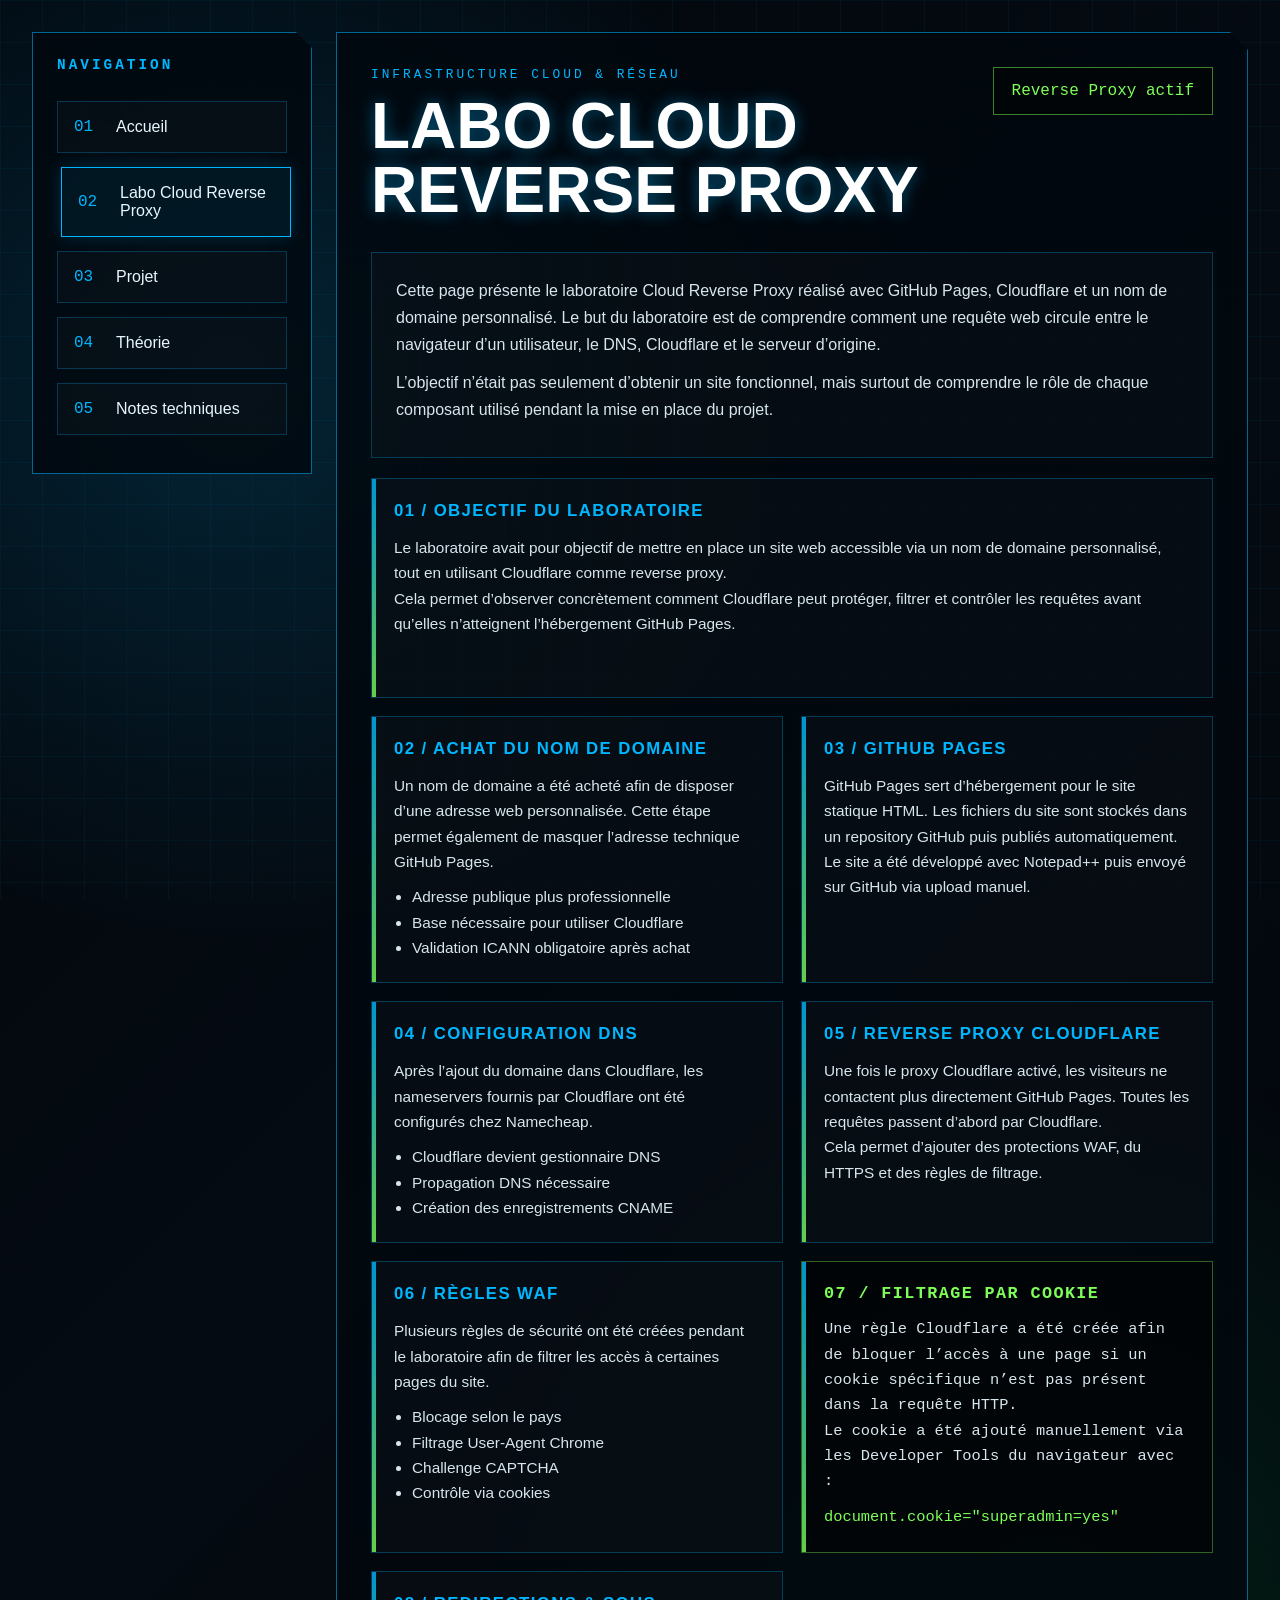
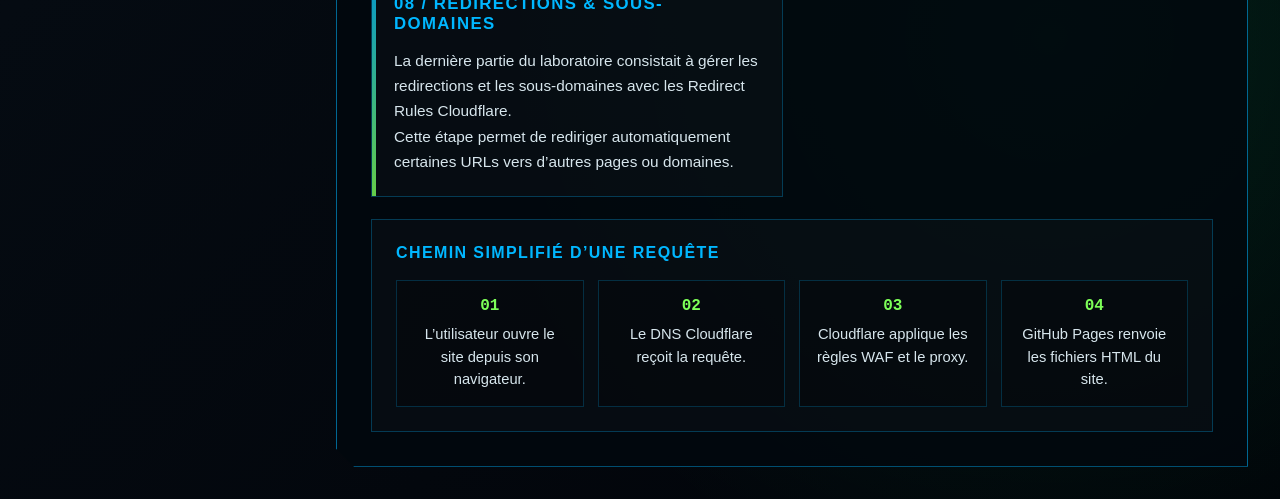
==== hero.html @ 82719246 "Rename page1.html to hero.html" ====
<!DOCTYPE html>
<html lang="fr">
<head>
  <meta charset="UTF-8" />
  <meta name="viewport" content="width=device-width, initial-scale=1.0" />
  <title>Labo Cloud Reverse Proxy</title>

  <style>
    * {
      margin: 0;
      padding: 0;
      box-sizing: border-box;
    }

    body {
      min-height: 100vh;
      background:
        radial-gradient(circle at 18% 18%, rgba(0,180,255,0.16), transparent 28%),
        radial-gradient(circle at 82% 78%, rgba(0,255,120,0.11), transparent 30%),
        linear-gradient(135deg, #02070d 0%, #050b12 48%, #010308 100%);
      color: #e8f7ff;
      font-family: "Segoe UI", Arial, sans-serif;
      overflow-x: hidden;
    }

    body::before {
      content: "";
      position: fixed;
      inset: 0;
      background-image:
        linear-gradient(rgba(0,180,255,0.05) 1px, transparent 1px),
        linear-gradient(90deg, rgba(0,180,255,0.05) 1px, transparent 1px);
      background-size: 42px 42px;
      pointer-events: none;
    }

    .layout {
      min-height: 100vh;
      display: flex;
      gap: 24px;
      padding: 32px;
      align-items: flex-start;
    }

    .sidebar,
    .content {
      background: rgba(2,8,14,0.82);
      border: 1px solid rgba(0,180,255,0.55);
      box-shadow: 0 0 22px rgba(0,180,255,0.15);
    }

    .sidebar {
      width: 280px;
      padding: 24px;
      position: sticky;
      top: 32px;
      clip-path: polygon(0 0, calc(100% - 16px) 0, 100% 16px, 100% 100%, 0 100%);
    }

    .sidebar h2 {
      color: #00b7ff;
      font-size: 0.9rem;
      margin-bottom: 28px;
      text-transform: uppercase;
      letter-spacing: 3px;
      font-family: Consolas, monospace;
    }

    .nav-link {
      display: flex;
      gap: 16px;
      align-items: center;
      padding: 16px;
      margin-bottom: 14px;
      text-decoration: none;
      color: #e8f7ff;
      border: 1px solid rgba(0,180,255,0.25);
      background: rgba(255,255,255,0.02);
      transition: 0.2s ease;
    }

    .nav-link:hover,
    .nav-link.active {
      border-color: #00b7ff;
      transform: translateX(4px);
      box-shadow: 0 0 16px rgba(0,180,255,0.2);
      background: rgba(0,180,255,0.07);
    }

    .nav-link span {
      color: #00b7ff;
      font-family: Consolas, monospace;
      min-width: 26px;
    }

    .content {
      flex: 1;
      padding: 34px;
      clip-path: polygon(0 0, calc(100% - 18px) 0, 100% 18px, 100% 100%, 18px 100%, 0 calc(100% - 18px));
    }

    .header {
      display: flex;
      justify-content: space-between;
      align-items: flex-start;
      gap: 20px;
      margin-bottom: 30px;
    }

    .eyebrow {
      color: #00b7ff;
      font-family: Consolas, monospace;
      text-transform: uppercase;
      letter-spacing: 3px;
      font-size: 0.8rem;
      margin-bottom: 12px;
    }

    h1 {
      font-size: clamp(2.5rem, 5vw, 4.6rem);
      line-height: 1;
      text-transform: uppercase;
      color: white;
      text-shadow: 0 0 16px rgba(0,180,255,0.45);
    }

    .status {
      border: 1px solid rgba(120,255,80,0.5);
      color: #7dff58;
      padding: 14px 18px;
      background: rgba(0,0,0,0.4);
      font-family: Consolas, monospace;
      white-space: nowrap;
    }

    .intro {
      border: 1px solid rgba(0,180,255,0.28);
      background: rgba(255,255,255,0.02);
      padding: 24px;
      margin-bottom: 20px;
    }

    .intro p {
      color: #d7e6ed;
      line-height: 1.7;
      margin-bottom: 10px;
    }

    .grid {
      display: grid;
      grid-template-columns: repeat(auto-fit, minmax(280px, 1fr));
      gap: 18px;
    }

    .chapter {
      position: relative;
      padding: 22px;
      border: 1px solid rgba(0,180,255,0.28);
      background: rgba(255,255,255,0.02);
      min-height: 220px;
    }

    .chapter::before {
      content: "";
      position: absolute;
      left: 0;
      top: 0;
      width: 4px;
      height: 100%;
      background: linear-gradient(#00b7ff, #7dff58);
      opacity: 0.8;
    }

    .chapter.large {
      grid-column: span 2;
    }

    .chapter h2 {
      color: #00b7ff;
      font-size: 1.05rem;
      text-transform: uppercase;
      letter-spacing: 1.4px;
      margin-bottom: 14px;
    }

    .chapter p,
    .chapter li {
      color: #d7e6ed;
      line-height: 1.65;
      font-size: 0.96rem;
    }

    .chapter ul {
      margin-left: 18px;
      margin-top: 10px;
    }

    .terminal {
      border-color: rgba(120,255,80,0.38);
      background: rgba(0,0,0,0.45);
      font-family: Consolas, monospace;
    }

    .terminal h2 {
      color: #7dff58;
    }

    .schema {
      margin-top: 22px;
      border: 1px solid rgba(0,180,255,0.28);
      background: rgba(255,255,255,0.02);
      padding: 24px;
    }

    .schema h2 {
      color: #00b7ff;
      text-transform: uppercase;
      letter-spacing: 1.4px;
      margin-bottom: 18px;
      font-size: 1rem;
    }

    .flow {
      display: grid;
      grid-template-columns: repeat(auto-fit, minmax(150px, 1fr));
      gap: 14px;
    }

    .flow-step {
      border: 1px solid rgba(0,180,255,0.22);
      padding: 16px;
      background: rgba(0,0,0,0.24);
      text-align: center;
    }

    .flow-step strong {
      display: block;
      color: #7dff58;
      margin-bottom: 8px;
      font-family: Consolas, monospace;
    }

    .flow-step p {
      color: #d7e6ed;
      line-height: 1.5;
      font-size: 0.92rem;
    }

    @media (max-width: 1000px) {
      .layout {
        flex-direction: column;
      }

      .sidebar {
        width: 100%;
        position: relative;
        top: 0;
      }

      .chapter.large {
        grid-column: span 1;
      }
    }
  </style>
</head>

<body>

  <main class="layout">

    <aside class="sidebar">

      <h2>Navigation</h2>

      <a class="nav-link" href="index.html">
        <span>01</span>
        <p>Accueil</p>
      </a>

      <a class="nav-link active" href="page1.html">
        <span>02</span>
        <p>Labo Cloud Reverse Proxy</p>
      </a>

      <a class="nav-link" href="page2.html">
        <span>03</span>
        <p>Projet</p>
      </a>

      <a class="nav-link" href="page3.html">
        <span>04</span>
        <p>Théorie</p>
      </a>

      <a class="nav-link" href="page4.html">
        <span>05</span>
        <p>Notes techniques</p>
      </a>

    </aside>

    <section class="content">

      <div class="header">

        <div>
          <p class="eyebrow">Infrastructure cloud & réseau</p>
          <h1>Labo Cloud Reverse Proxy</h1>
        </div>

        <div class="status">
          Reverse Proxy actif
        </div>

      </div>

      <div class="intro">

        <p>
          Cette page présente le laboratoire Cloud Reverse Proxy réalisé avec GitHub Pages,
          Cloudflare et un nom de domaine personnalisé. Le but du laboratoire est de comprendre
          comment une requête web circule entre le navigateur d’un utilisateur, le DNS,
          Cloudflare et le serveur d’origine.
        </p>

        <p>
          L’objectif n’était pas seulement d’obtenir un site fonctionnel, mais surtout de comprendre
          le rôle de chaque composant utilisé pendant la mise en place du projet.
        </p>

      </div>

      <div class="grid">

        <article class="chapter large">

          <h2>01 / Objectif du laboratoire</h2>

          <p>
            Le laboratoire avait pour objectif de mettre en place un site web accessible via un
            nom de domaine personnalisé, tout en utilisant Cloudflare comme reverse proxy.
          </p>

          <p>
            Cela permet d’observer concrètement comment Cloudflare peut protéger, filtrer et
            contrôler les requêtes avant qu’elles n’atteignent l’hébergement GitHub Pages.
          </p>

        </article>

        <article class="chapter">

          <h2>02 / Achat du nom de domaine</h2>

          <p>
            Un nom de domaine a été acheté afin de disposer d’une adresse web personnalisée.
            Cette étape permet également de masquer l’adresse technique GitHub Pages.
          </p>

          <ul>
            <li>Adresse publique plus professionnelle</li>
            <li>Base nécessaire pour utiliser Cloudflare</li>
            <li>Validation ICANN obligatoire après achat</li>
          </ul>

        </article>

        <article class="chapter">

          <h2>03 / GitHub Pages</h2>

          <p>
            GitHub Pages sert d’hébergement pour le site statique HTML. Les fichiers du site
            sont stockés dans un repository GitHub puis publiés automatiquement.
          </p>

          <p>
            Le site a été développé avec Notepad++ puis envoyé sur GitHub via upload manuel.
          </p>

        </article>

        <article class="chapter">

          <h2>04 / Configuration DNS</h2>

          <p>
            Après l’ajout du domaine dans Cloudflare, les nameservers fournis par Cloudflare
            ont été configurés chez Namecheap.
          </p>

          <ul>
            <li>Cloudflare devient gestionnaire DNS</li>
            <li>Propagation DNS nécessaire</li>
            <li>Création des enregistrements CNAME</li>
          </ul>

        </article>

        <article class="chapter">

          <h2>05 / Reverse Proxy Cloudflare</h2>

          <p>
            Une fois le proxy Cloudflare activé, les visiteurs ne contactent plus directement
            GitHub Pages. Toutes les requêtes passent d’abord par Cloudflare.
          </p>

          <p>
            Cela permet d’ajouter des protections WAF, du HTTPS et des règles de filtrage.
          </p>

        </article>

        <article class="chapter">

          <h2>06 / Règles WAF</h2>

          <p>
            Plusieurs règles de sécurité ont été créées pendant le laboratoire afin de filtrer
            les accès à certaines pages du site.
          </p>

          <ul>
            <li>Blocage selon le pays</li>
            <li>Filtrage User-Agent Chrome</li>
            <li>Challenge CAPTCHA</li>
            <li>Contrôle via cookies</li>
          </ul>

        </article>

        <article class="chapter terminal">

          <h2>07 / Filtrage par cookie</h2>

          <p>
            Une règle Cloudflare a été créée afin de bloquer l’accès à une page si un cookie
            spécifique n’est pas présent dans la requête HTTP.
          </p>

          <p>
            Le cookie a été ajouté manuellement via les Developer Tools du navigateur avec :
          </p>

          <p style="margin-top:10px; color:#7dff58;">
            document.cookie="superadmin=yes"
          </p>

        </article>

        <article class="chapter">

          <h2>08 / Redirections & sous-domaines</h2>

          <p>
            La dernière partie du laboratoire consistait à gérer les redirections
            et les sous-domaines avec les Redirect Rules Cloudflare.
          </p>

          <p>
            Cette étape permet de rediriger automatiquement certaines URLs
            vers d’autres pages ou domaines.
          </p>

        </article>

      </div>

      <section class="schema">

        <h2>Chemin simplifié d’une requête</h2>

        <div class="flow">

          <div class="flow-step">
            <strong>01</strong>
            <p>L’utilisateur ouvre le site depuis son navigateur.</p>
          </div>

          <div class="flow-step">
            <strong>02</strong>
            <p>Le DNS Cloudflare reçoit la requête.</p>
          </div>

          <div class="flow-step">
            <strong>03</strong>
            <p>Cloudflare applique les règles WAF et le proxy.</p>
          </div>

          <div class="flow-step">
            <strong>04</strong>
            <p>GitHub Pages renvoie les fichiers HTML du site.</p>
          </div>

        </div>

      </section>

    </section>

  </main>

</body>
</html>
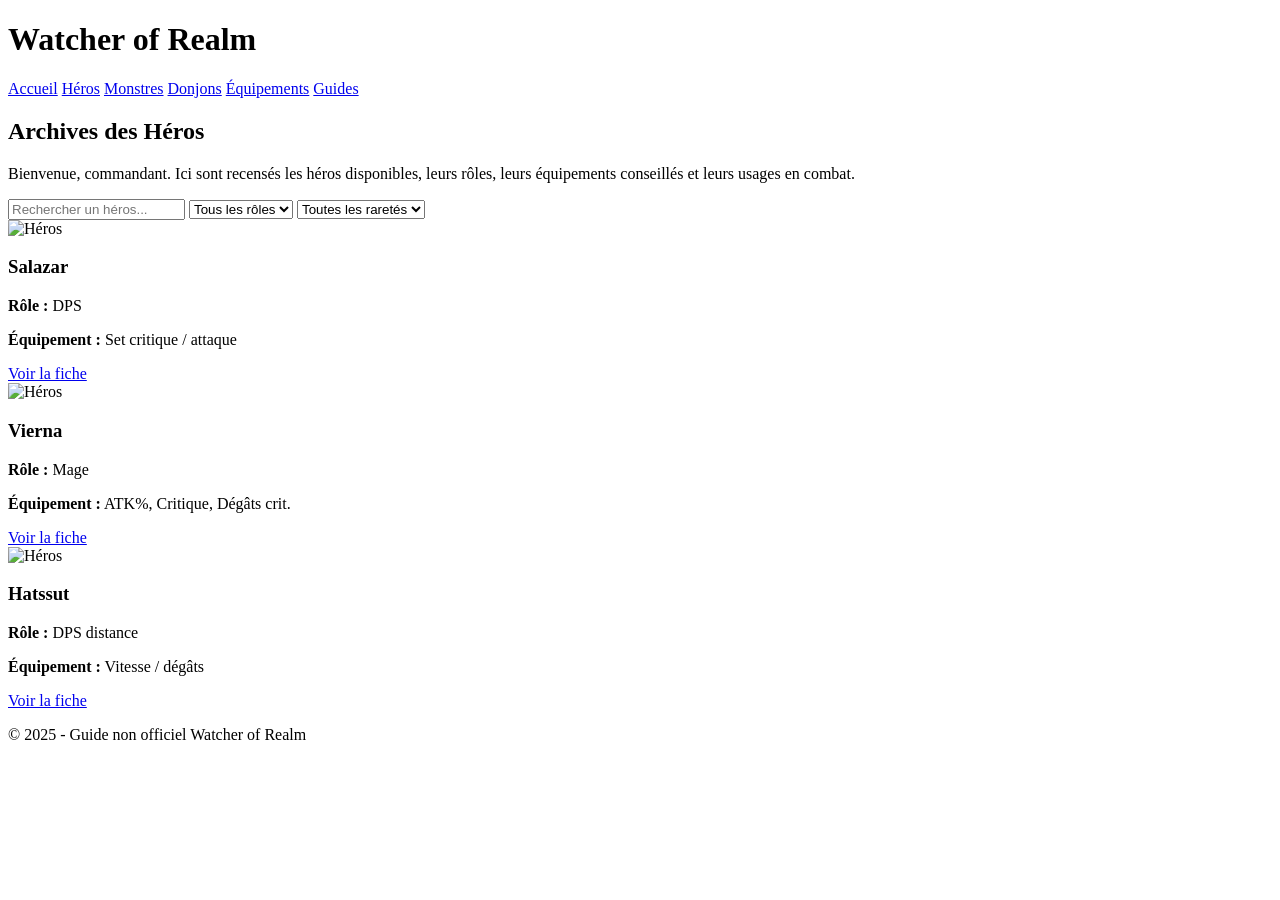
==== commit adcdede0: "Add files via upload" ====
--- a/hero.html
+++ b/hero.html
@@ -1,505 +1,87 @@
 <!DOCTYPE html>
 <html lang="fr">
 <head>
-  <meta charset="UTF-8" />
-  <meta name="viewport" content="width=device-width, initial-scale=1.0" />
-  <title>Labo Cloud Reverse Proxy</title>
-
-  <style>
-    * {
-      margin: 0;
-      padding: 0;
-      box-sizing: border-box;
-    }
-
-    body {
-      min-height: 100vh;
-      background:
-        radial-gradient(circle at 18% 18%, rgba(0,180,255,0.16), transparent 28%),
-        radial-gradient(circle at 82% 78%, rgba(0,255,120,0.11), transparent 30%),
-        linear-gradient(135deg, #02070d 0%, #050b12 48%, #010308 100%);
-      color: #e8f7ff;
-      font-family: "Segoe UI", Arial, sans-serif;
-      overflow-x: hidden;
-    }
-
-    body::before {
-      content: "";
-      position: fixed;
-      inset: 0;
-      background-image:
-        linear-gradient(rgba(0,180,255,0.05) 1px, transparent 1px),
-        linear-gradient(90deg, rgba(0,180,255,0.05) 1px, transparent 1px);
-      background-size: 42px 42px;
-      pointer-events: none;
-    }
-
-    .layout {
-      min-height: 100vh;
-      display: flex;
-      gap: 24px;
-      padding: 32px;
-      align-items: flex-start;
-    }
-
-    .sidebar,
-    .content {
-      background: rgba(2,8,14,0.82);
-      border: 1px solid rgba(0,180,255,0.55);
-      box-shadow: 0 0 22px rgba(0,180,255,0.15);
-    }
-
-    .sidebar {
-      width: 280px;
-      padding: 24px;
-      position: sticky;
-      top: 32px;
-      clip-path: polygon(0 0, calc(100% - 16px) 0, 100% 16px, 100% 100%, 0 100%);
-    }
-
-    .sidebar h2 {
-      color: #00b7ff;
-      font-size: 0.9rem;
-      margin-bottom: 28px;
-      text-transform: uppercase;
-      letter-spacing: 3px;
-      font-family: Consolas, monospace;
-    }
-
-    .nav-link {
-      display: flex;
-      gap: 16px;
-      align-items: center;
-      padding: 16px;
-      margin-bottom: 14px;
-      text-decoration: none;
-      color: #e8f7ff;
-      border: 1px solid rgba(0,180,255,0.25);
-      background: rgba(255,255,255,0.02);
-      transition: 0.2s ease;
-    }
-
-    .nav-link:hover,
-    .nav-link.active {
-      border-color: #00b7ff;
-      transform: translateX(4px);
-      box-shadow: 0 0 16px rgba(0,180,255,0.2);
-      background: rgba(0,180,255,0.07);
-    }
-
-    .nav-link span {
-      color: #00b7ff;
-      font-family: Consolas, monospace;
-      min-width: 26px;
-    }
-
-    .content {
-      flex: 1;
-      padding: 34px;
-      clip-path: polygon(0 0, calc(100% - 18px) 0, 100% 18px, 100% 100%, 18px 100%, 0 calc(100% - 18px));
-    }
-
-    .header {
-      display: flex;
-      justify-content: space-between;
-      align-items: flex-start;
-      gap: 20px;
-      margin-bottom: 30px;
-    }
-
-    .eyebrow {
-      color: #00b7ff;
-      font-family: Consolas, monospace;
-      text-transform: uppercase;
-      letter-spacing: 3px;
-      font-size: 0.8rem;
-      margin-bottom: 12px;
-    }
-
-    h1 {
-      font-size: clamp(2.5rem, 5vw, 4.6rem);
-      line-height: 1;
-      text-transform: uppercase;
-      color: white;
-      text-shadow: 0 0 16px rgba(0,180,255,0.45);
-    }
-
-    .status {
-      border: 1px solid rgba(120,255,80,0.5);
-      color: #7dff58;
-      padding: 14px 18px;
-      background: rgba(0,0,0,0.4);
-      font-family: Consolas, monospace;
-      white-space: nowrap;
-    }
-
-    .intro {
-      border: 1px solid rgba(0,180,255,0.28);
-      background: rgba(255,255,255,0.02);
-      padding: 24px;
-      margin-bottom: 20px;
-    }
-
-    .intro p {
-      color: #d7e6ed;
-      line-height: 1.7;
-      margin-bottom: 10px;
-    }
-
-    .grid {
-      display: grid;
-      grid-template-columns: repeat(auto-fit, minmax(280px, 1fr));
-      gap: 18px;
-    }
-
-    .chapter {
-      position: relative;
-      padding: 22px;
-      border: 1px solid rgba(0,180,255,0.28);
-      background: rgba(255,255,255,0.02);
-      min-height: 220px;
-    }
-
-    .chapter::before {
-      content: "";
-      position: absolute;
-      left: 0;
-      top: 0;
-      width: 4px;
-      height: 100%;
-      background: linear-gradient(#00b7ff, #7dff58);
-      opacity: 0.8;
-    }
-
-    .chapter.large {
-      grid-column: span 2;
-    }
-
-    .chapter h2 {
-      color: #00b7ff;
-      font-size: 1.05rem;
-      text-transform: uppercase;
-      letter-spacing: 1.4px;
-      margin-bottom: 14px;
-    }
-
-    .chapter p,
-    .chapter li {
-      color: #d7e6ed;
-      line-height: 1.65;
-      font-size: 0.96rem;
-    }
-
-    .chapter ul {
-      margin-left: 18px;
-      margin-top: 10px;
-    }
-
-    .terminal {
-      border-color: rgba(120,255,80,0.38);
-      background: rgba(0,0,0,0.45);
-      font-family: Consolas, monospace;
-    }
-
-    .terminal h2 {
-      color: #7dff58;
-    }
-
-    .schema {
-      margin-top: 22px;
-      border: 1px solid rgba(0,180,255,0.28);
-      background: rgba(255,255,255,0.02);
-      padding: 24px;
-    }
-
-    .schema h2 {
-      color: #00b7ff;
-      text-transform: uppercase;
-      letter-spacing: 1.4px;
-      margin-bottom: 18px;
-      font-size: 1rem;
-    }
-
-    .flow {
-      display: grid;
-      grid-template-columns: repeat(auto-fit, minmax(150px, 1fr));
-      gap: 14px;
-    }
-
-    .flow-step {
-      border: 1px solid rgba(0,180,255,0.22);
-      padding: 16px;
-      background: rgba(0,0,0,0.24);
-      text-align: center;
-    }
-
-    .flow-step strong {
-      display: block;
-      color: #7dff58;
-      margin-bottom: 8px;
-      font-family: Consolas, monospace;
-    }
-
-    .flow-step p {
-      color: #d7e6ed;
-      line-height: 1.5;
-      font-size: 0.92rem;
-    }
-
-    @media (max-width: 1000px) {
-      .layout {
-        flex-direction: column;
-      }
-
-      .sidebar {
-        width: 100%;
-        position: relative;
-        top: 0;
-      }
-
-      .chapter.large {
-        grid-column: span 1;
-      }
-    }
-  </style>
+    <meta charset="UTF-8">
+    <title>Watcher of Realm - Héros</title>
+    <link rel="stylesheet" href="css/style.css">
 </head>
-
 <body>
 
-  <main class="layout">
+<header>
+    <h1>Watcher of Realm</h1>
 
-    <aside class="sidebar">
+    <nav>
+        <a href="index.html">Accueil</a>
+        <a href="heros.html" class="active">Héros</a>
+        <a href="monstres.html">Monstres</a>
+        <a href="donjons.html">Donjons</a>
+        <a href="equipements.html">Équipements</a>
+        <a href="guides.html">Guides</a>
+    </nav>
+</header>
 
-      <h2>Navigation</h2>
+<main class="page">
 
-      <a class="nav-link" href="index.html">
-        <span>01</span>
-        <p>Accueil</p>
-      </a>
+    <section class="intro">
+        <h2>Archives des Héros</h2>
+        <p>
+            Bienvenue, commandant. Ici sont recensés les héros disponibles,
+            leurs rôles, leurs équipements conseillés et leurs usages en combat.
+        </p>
+    </section>
 
-      <a class="nav-link active" href="page1.html">
-        <span>02</span>
-        <p>Labo Cloud Reverse Proxy</p>
-      </a>
+    <section class="filters">
+        <input type="text" placeholder="Rechercher un héros...">
 
-      <a class="nav-link" href="page2.html">
-        <span>03</span>
-        <p>Projet</p>
-      </a>
+        <select>
+            <option>Tous les rôles</option>
+            <option>Tank</option>
+            <option>DPS</option>
+            <option>Soigneur</option>
+            <option>Support</option>
+        </select>
 
-      <a class="nav-link" href="page3.html">
-        <span>04</span>
-        <p>Théorie</p>
-      </a>
+        <select>
+            <option>Toutes les raretés</option>
+            <option>Légendaire</option>
+            <option>Épique</option>
+            <option>Rare</option>
+        </select>
+    </section>
 
-      <a class="nav-link" href="page4.html">
-        <span>05</span>
-        <p>Notes techniques</p>
-      </a>
+    <section class="cards">
 
-    </aside>
-
-    <section class="content">
-
-      <div class="header">
-
-        <div>
-          <p class="eyebrow">Infrastructure cloud & réseau</p>
-          <h1>Labo Cloud Reverse Proxy</h1>
-        </div>
-
-        <div class="status">
-          Reverse Proxy actif
-        </div>
-
-      </div>
-
-      <div class="intro">
-
-        <p>
-          Cette page présente le laboratoire Cloud Reverse Proxy réalisé avec GitHub Pages,
-          Cloudflare et un nom de domaine personnalisé. Le but du laboratoire est de comprendre
-          comment une requête web circule entre le navigateur d’un utilisateur, le DNS,
-          Cloudflare et le serveur d’origine.
-        </p>
-
-        <p>
-          L’objectif n’était pas seulement d’obtenir un site fonctionnel, mais surtout de comprendre
-          le rôle de chaque composant utilisé pendant la mise en place du projet.
-        </p>
-
-      </div>
-
-      <div class="grid">
-
-        <article class="chapter large">
-
-          <h2>01 / Objectif du laboratoire</h2>
-
-          <p>
-            Le laboratoire avait pour objectif de mettre en place un site web accessible via un
-            nom de domaine personnalisé, tout en utilisant Cloudflare comme reverse proxy.
-          </p>
-
-          <p>
-            Cela permet d’observer concrètement comment Cloudflare peut protéger, filtrer et
-            contrôler les requêtes avant qu’elles n’atteignent l’hébergement GitHub Pages.
-          </p>
-
+        <article class="hero-card">
+            <img src="images/heros/exemple.png" alt="Héros">
+            <h3>Salazar</h3>
+            <p><strong>Rôle :</strong> DPS</p>
+            <p><strong>Équipement :</strong> Set critique / attaque</p>
+            <a href="#">Voir la fiche</a>
         </article>
 
-        <article class="chapter">
-
-          <h2>02 / Achat du nom de domaine</h2>
-
-          <p>
-            Un nom de domaine a été acheté afin de disposer d’une adresse web personnalisée.
-            Cette étape permet également de masquer l’adresse technique GitHub Pages.
-          </p>
-
-          <ul>
-            <li>Adresse publique plus professionnelle</li>
-            <li>Base nécessaire pour utiliser Cloudflare</li>
-            <li>Validation ICANN obligatoire après achat</li>
-          </ul>
-
+        <article class="hero-card">
+            <img src="images/heros/exemple.png" alt="Héros">
+            <h3>Vierna</h3>
+            <p><strong>Rôle :</strong> Mage</p>
+            <p><strong>Équipement :</strong> ATK%, Critique, Dégâts crit.</p>
+            <a href="#">Voir la fiche</a>
         </article>
 
-        <article class="chapter">
-
-          <h2>03 / GitHub Pages</h2>
-
-          <p>
-            GitHub Pages sert d’hébergement pour le site statique HTML. Les fichiers du site
-            sont stockés dans un repository GitHub puis publiés automatiquement.
-          </p>
-
-          <p>
-            Le site a été développé avec Notepad++ puis envoyé sur GitHub via upload manuel.
-          </p>
-
+        <article class="hero-card">
+            <img src="images/heros/exemple.png" alt="Héros">
+            <h3>Hatssut</h3>
+            <p><strong>Rôle :</strong> DPS distance</p>
+            <p><strong>Équipement :</strong> Vitesse / dégâts</p>
+            <a href="#">Voir la fiche</a>
         </article>
-
-        <article class="chapter">
-
-          <h2>04 / Configuration DNS</h2>
-
-          <p>
-            Après l’ajout du domaine dans Cloudflare, les nameservers fournis par Cloudflare
-            ont été configurés chez Namecheap.
-          </p>
-
-          <ul>
-            <li>Cloudflare devient gestionnaire DNS</li>
-            <li>Propagation DNS nécessaire</li>
-            <li>Création des enregistrements CNAME</li>
-          </ul>
-
-        </article>
-
-        <article class="chapter">
-
-          <h2>05 / Reverse Proxy Cloudflare</h2>
-
-          <p>
-            Une fois le proxy Cloudflare activé, les visiteurs ne contactent plus directement
-            GitHub Pages. Toutes les requêtes passent d’abord par Cloudflare.
-          </p>
-
-          <p>
-            Cela permet d’ajouter des protections WAF, du HTTPS et des règles de filtrage.
-          </p>
-
-        </article>
-
-        <article class="chapter">
-
-          <h2>06 / Règles WAF</h2>
-
-          <p>
-            Plusieurs règles de sécurité ont été créées pendant le laboratoire afin de filtrer
-            les accès à certaines pages du site.
-          </p>
-
-          <ul>
-            <li>Blocage selon le pays</li>
-            <li>Filtrage User-Agent Chrome</li>
-            <li>Challenge CAPTCHA</li>
-            <li>Contrôle via cookies</li>
-          </ul>
-
-        </article>
-
-        <article class="chapter terminal">
-
-          <h2>07 / Filtrage par cookie</h2>
-
-          <p>
-            Une règle Cloudflare a été créée afin de bloquer l’accès à une page si un cookie
-            spécifique n’est pas présent dans la requête HTTP.
-          </p>
-
-          <p>
-            Le cookie a été ajouté manuellement via les Developer Tools du navigateur avec :
-          </p>
-
-          <p style="margin-top:10px; color:#7dff58;">
-            document.cookie="superadmin=yes"
-          </p>
-
-        </article>
-
-        <article class="chapter">
-
-          <h2>08 / Redirections & sous-domaines</h2>
-
-          <p>
-            La dernière partie du laboratoire consistait à gérer les redirections
-            et les sous-domaines avec les Redirect Rules Cloudflare.
-          </p>
-
-          <p>
-            Cette étape permet de rediriger automatiquement certaines URLs
-            vers d’autres pages ou domaines.
-          </p>
-
-        </article>
-
-      </div>
-
-      <section class="schema">
-
-        <h2>Chemin simplifié d’une requête</h2>
-
-        <div class="flow">
-
-          <div class="flow-step">
-            <strong>01</strong>
-            <p>L’utilisateur ouvre le site depuis son navigateur.</p>
-          </div>
-
-          <div class="flow-step">
-            <strong>02</strong>
-            <p>Le DNS Cloudflare reçoit la requête.</p>
-          </div>
-
-          <div class="flow-step">
-            <strong>03</strong>
-            <p>Cloudflare applique les règles WAF et le proxy.</p>
-          </div>
-
-          <div class="flow-step">
-            <strong>04</strong>
-            <p>GitHub Pages renvoie les fichiers HTML du site.</p>
-          </div>
-
-        </div>
-
-      </section>
 
     </section>
 
-  </main>
+</main>
+
+<footer>
+    <p>© 2025 - Guide non officiel Watcher of Realm</p>
+</footer>
 
 </body>
-</html>
+</html>
